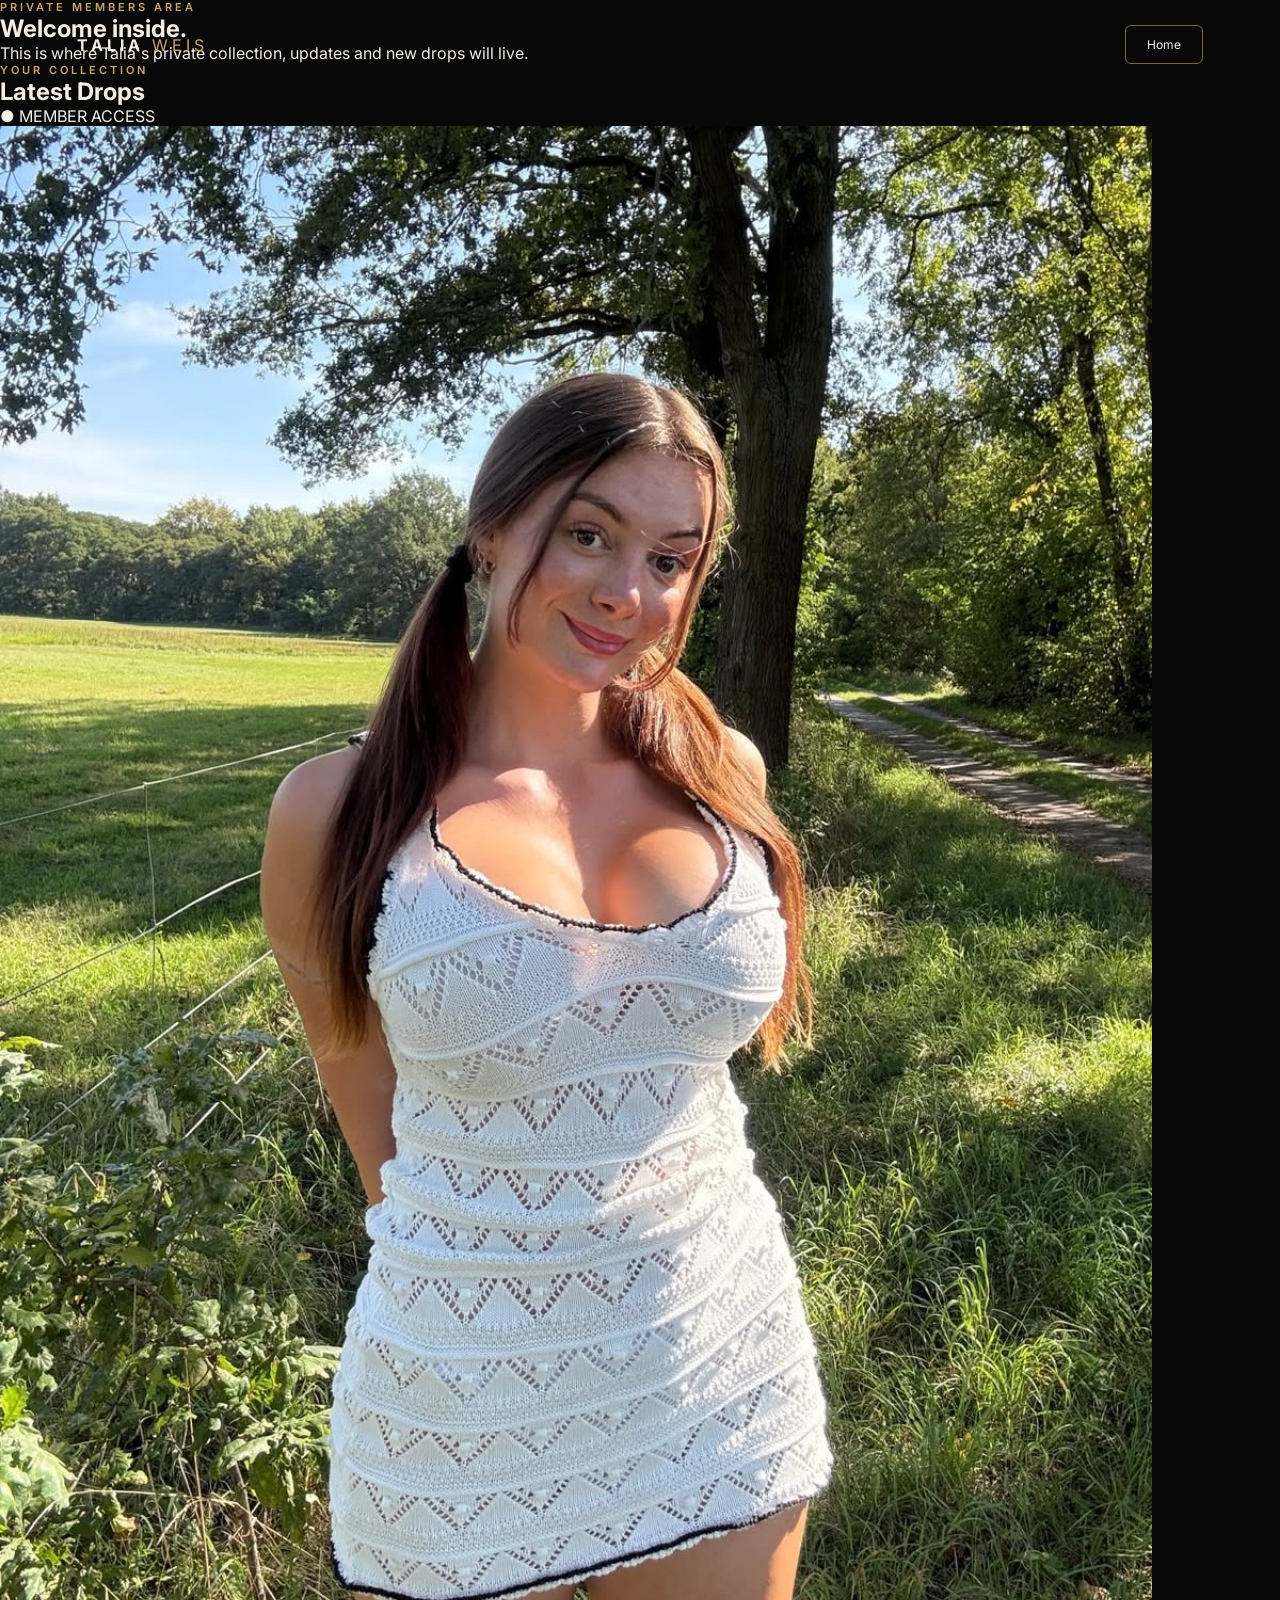
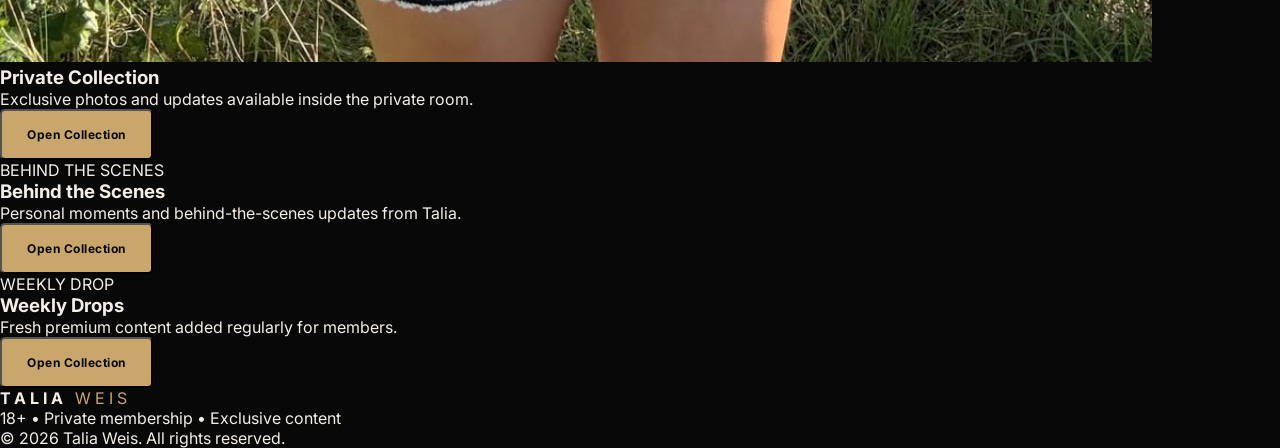
==== members.html @ efd1c0c9 "Save Talia Weis website" ====
<!DOCTYPE html>
<html lang="en">
<head>
  <meta charset="UTF-8">
  <meta name="viewport" content="width=device-width, initial-scale=1.0">

  <title>Members | Talia Weis</title>

  <link rel="stylesheet" href="css/style.css">
</head>

<body>

  <header class="navbar member-nav">
    <a href="index.html" class="logo">
      TALIA <span>WEIS</span>
    </a>

    <a href="index.html" class="join-button">
      Home
    </a>
  </header>

  <main class="member-page">

    <section class="member-hero">
      <p class="eyebrow">PRIVATE MEMBERS AREA</p>

      <h1>
        Welcome inside.
      </h1>

      <p>
        This is where Talia's private collection,
        updates and new drops will live.
      </p>
    </section>

    <section class="member-content">

      <div class="member-heading">
        <div>
          <p class="eyebrow">YOUR COLLECTION</p>
          <h2>Latest Drops</h2>
        </div>

        <span class="member-status">
          ● MEMBER ACCESS
        </span>
      </div>

      <div class="content-grid">

        <article class="content-card">
          <div class="content-image">
            <img src="assets/hero.jpg" alt="Private collection">
          </div>

          <div class="content-info">
            <h3>Private Collection</h3>
            <p>
              Exclusive photos and updates available
              inside the private room.
            </p>

            <button class="primary-button locked-content">
              Open Collection
            </button>
          </div>
        </article>

        <article class="content-card">
          <div class="content-image">
            <div class="placeholder-card">
              <span>BEHIND THE SCENES</span>
            </div>
          </div>

          <div class="content-info">
            <h3>Behind the Scenes</h3>
            <p>
              Personal moments and behind-the-scenes
              updates from Talia.
            </p>

            <button class="primary-button locked-content">
              Open Collection
            </button>
          </div>
        </article>

        <article class="content-card">
          <div class="content-image">
            <div class="placeholder-card">
              <span>WEEKLY DROP</span>
            </div>
          </div>

          <div class="content-info">
            <h3>Weekly Drops</h3>
            <p>
              Fresh premium content added regularly
              for members.
            </p>

            <button class="primary-button locked-content">
              Open Collection
            </button>
          </div>
        </article>

      </div>

    </section>

  </main>

  <footer class="footer">
    <div class="logo">
      TALIA <span>WEIS</span>
    </div>

    <p>18+ • Private membership • Exclusive content</p>
    <p>© 2026 Talia Weis. All rights reserved.</p>
  </footer>

</body>
</html>
---- css/style.css ----
@import url('https://fonts.googleapis.com/css2?family=Cormorant+Garamond:wght@400;500;600;700&family=Inter:wght@400;500;600;700&display=swap');

:root {
  --black: #080808;
  --dark: #111111;
  --card: #171717;
  --cream: #f4eee7;
  --muted: #aaa39c;
  --gold: #c9a66b;
  --wine: #651c32;
  --line: rgba(255,255,255,0.1);
}

* {
  margin: 0;
  padding: 0;
  box-sizing: border-box;
}

html {
  scroll-behavior: smooth;
}

body {
  background: var(--black);
  color: var(--cream);
  font-family: 'Inter', sans-serif;
  overflow-x: hidden;
}

a {
  color: inherit;
  text-decoration: none;
}

button {
  font-family: inherit;
}

.eyebrow {
  color: var(--gold);
  font-size: 11px;
  font-weight: 600;
  letter-spacing: 3px;
  text-transform: uppercase;
}

/* AGE GATE */

.age-gate {
  position: fixed;
  inset: 0;
  z-index: 9999;
  display: flex;
  align-items: center;
  justify-content: center;
  padding: 25px;
  background:
    linear-gradient(rgba(0,0,0,.82), rgba(0,0,0,.94)),
    radial-gradient(circle at center, #481525, #050505 65%);
}

.age-card {
  width: 100%;
  max-width: 460px;
  padding: 45px 30px;
  text-align: center;
  background: rgba(20,20,20,.88);
  border: 1px solid var(--line);
  backdrop-filter: blur(20px);
  border-radius: 18px;
}

.logo-mark {
  width: 60px;
  height: 60px;
  margin: 0 auto 25px;
  display: flex;
  align-items: center;
  justify-content: center;
  border: 1px solid var(--gold);
  border-radius: 50%;
  color: var(--gold);
  font-family: 'Cormorant Garamond', serif;
  font-size: 22px;
}

.age-card h2 {
  font-family: 'Cormorant Garamond', serif;
  font-size: 38px;
  margin-bottom: 15px;
}

.age-card p {
  color: var(--muted);
  line-height: 1.7;
  font-size: 14px;
}

.age-buttons {
  display: flex;
  gap: 12px;
  margin-top: 30px;
}

.age-buttons button {
  flex: 1;
  padding: 14px;
  border-radius: 8px;
  cursor: pointer;
  border: 1px solid var(--line);
}

.age-buttons button:first-child {
  background: var(--gold);
  color: #080808;
  border: none;
}

.age-buttons button:last-child {
  background: transparent;
  color: var(--cream);
}

/* NAVBAR */

.navbar {
  position: absolute;
  top: 0;
  left: 0;
  width: 100%;
  z-index: 10;
  display: flex;
  align-items: center;
  justify-content: space-between;
  padding: 25px 6%;
}

.logo {
  font-size: 16px;
  letter-spacing: 4px;
  font-weight: 700;
}

.logo span {
  color: var(--gold);
  font-weight: 400;
}

.navbar nav {
  display: flex;
  gap: 35px;
}

.navbar nav a {
  color: #d6d0c9;
  font-size: 13px;
  transition: .3s;
}

.navbar nav a:hover {
  color: var(--gold);
}

.join-button {
  padding: 11px 21px;
  border: 1px solid rgba(201,166,107,.6);
  border-radius: 6px;
  font-size: 12px;
  transition: .3s;
}

.join-button:hover {
  background: var(--gold);
  color: #080808;
}

/* HERO */

.hero {
  position: relative;
  min-height: 100vh;
  display: flex;
  align-items: center;
  padding: 120px 8% 70px;
  overflow: hidden;

  background:
    linear-gradient(90deg,
      rgba(0,0,0,.95) 0%,
      rgba(0,0,0,.72) 45%,
      rgba(0,0,0,.25) 100%),
    radial-gradient(
      circle at 75% 40%,
      rgba(101,28,50,.7),
      transparent 40%
    ),
    linear-gradient(135deg, #111 0%, #090909 55%, #240d16 100%);
}

.hero::after {
  content: "";
  position: absolute;
  right: -15%;
  top: 5%;
  width: 55%;
  height: 90%;
  border-radius: 50%;
  background:
    radial-gradient(
      ellipse,
      rgba(201,166,107,.18),
      transparent 60%
    );
  filter: blur(40px);
}

.hero-content {
  position: relative;
  z-index: 2;
  max-width: 650px;
}

.hero h1 {
  margin-top: 18px;
  font-family: 'Cormorant Garamond', serif;
  font-size: clamp(65px, 9vw, 125px);
  line-height: .78;
  font-weight: 500;
  letter-spacing: -4px;
}

.hero h1 em {
  color: var(--gold);
  font-style: italic;
  font-weight: 400;
}

.hero-description {
  max-width: 470px;
  margin-top: 35px;
  color: #bcb5ae;
  line-height: 1.8;
  font-size: 15px;
}

.hero-buttons {
  display: flex;
  align-items: center;
  gap: 28px;
  margin-top: 35px;
}

.primary-button {
  display: inline-block;
  padding: 16px 25px;
  background: var(--gold);
  color: #080808;
  font-size: 12px;
  font-weight: 700;
  letter-spacing: .5px;
  border-radius: 5px;
  transition: .3s;
}

.primary-button:hover {
  transform: translateY(-2px);
  box-shadow: 0 12px 35px rgba(201,166,107,.2);
}

.explore-link {
  font-size: 13px;
  color: #ddd;
}

.hero-bottom {
  position: absolute;
  bottom: 25px;
  left: 8%;
  right: 8%;
  z-index: 3;
  display: flex;
  justify-content: space-between;
  color: #777;
  font-size: 9px;
  letter-spacing: 2px;
}

/* SECTIONS */

.section {
  padding: 110px 7%;
}

.section-title {
  display: flex;
  justify-content: space-between;
  gap: 40px;
  align-items: end;
  margin

.hero { background-image: linear-gradient(rgba(0,0,0,.25),rgba(0,0,0,.45)), url("../assets/hero.jpg"); background-size: cover; background-position: center; }
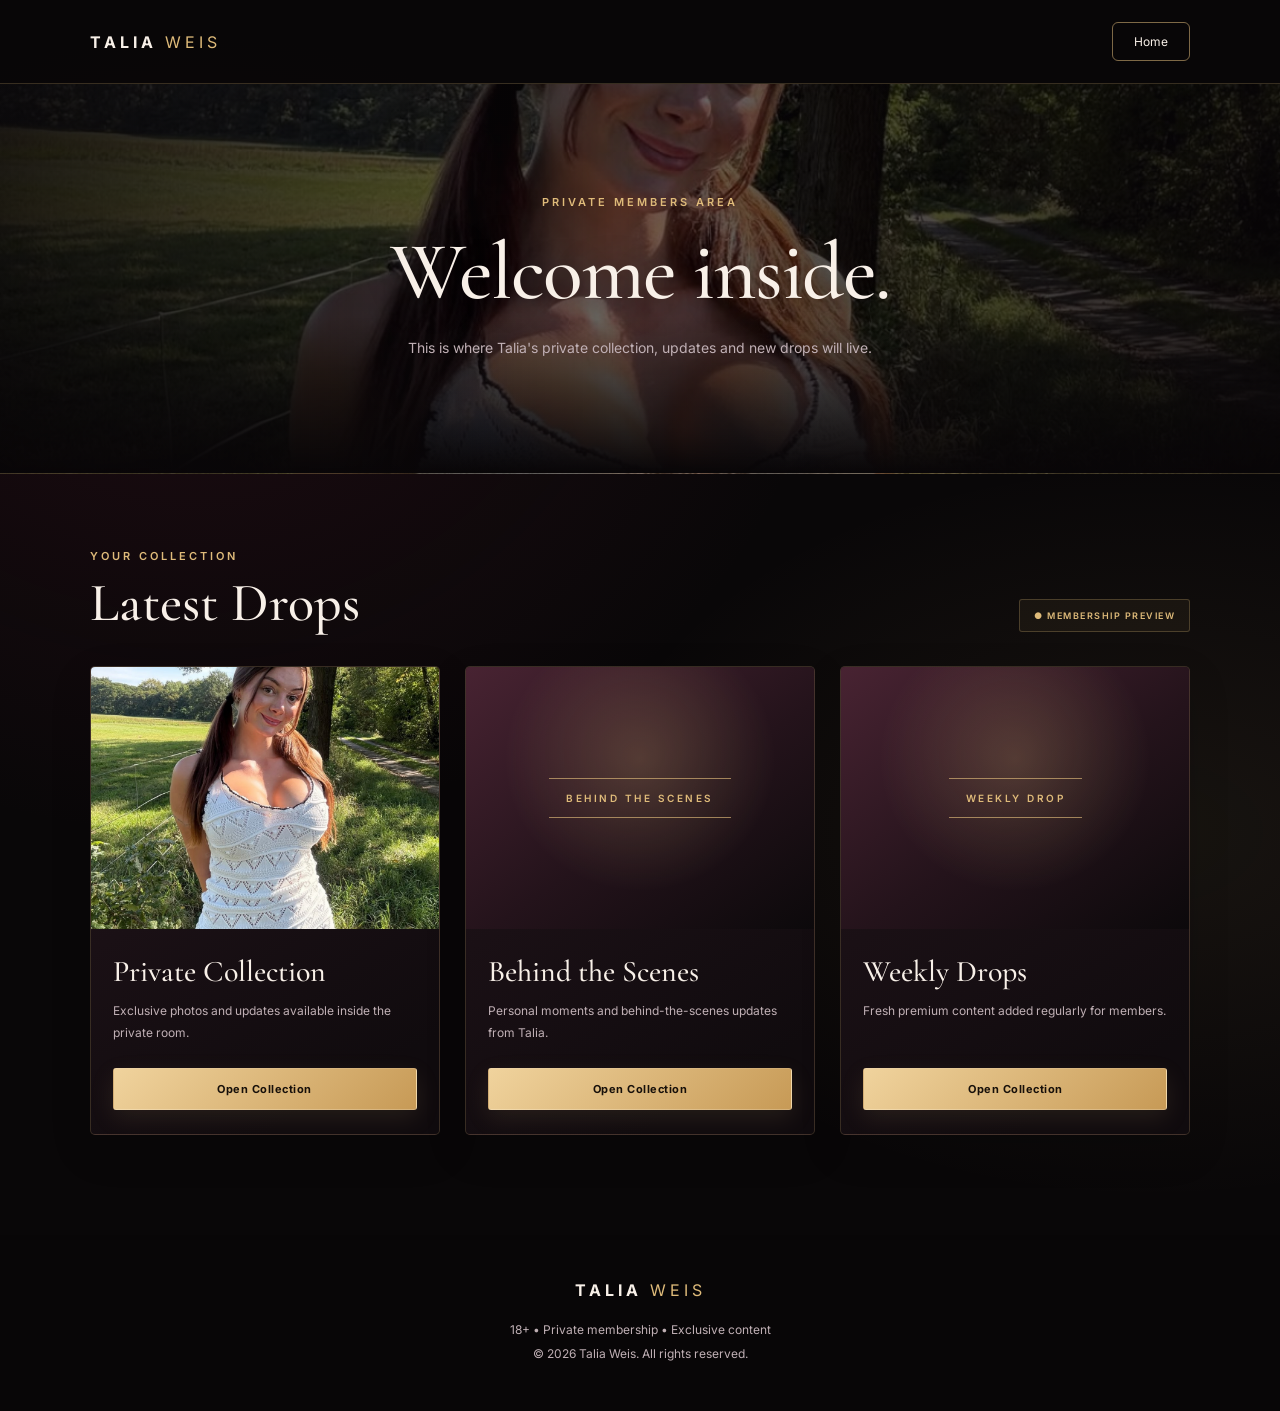
==== commit bb9c7da0: "Polish luxury members page design" ====
--- a/members.html
+++ b/members.html
@@ -45,7 +45,7 @@
         </div>
 
         <span class="member-status">
-          ● MEMBER ACCESS
+          ● MEMBERSHIP PREVIEW
         </span>
       </div>
 
@@ -63,7 +63,7 @@
               inside the private room.
             </p>
 
-            <button class="primary-button locked-content">
+            <button type="button" class="primary-button locked-content" onclick="showMemberNotice()">
               Open Collection
             </button>
           </div>
@@ -83,7 +83,7 @@
               updates from Talia.
             </p>
 
-            <button class="primary-button locked-content">
+            <button type="button" class="primary-button locked-content" onclick="showMemberNotice()">
               Open Collection
             </button>
           </div>
@@ -103,7 +103,7 @@
               for members.
             </p>
 
-            <button class="primary-button locked-content">
+            <button type="button" class="primary-button locked-content" onclick="showMemberNotice()">
               Open Collection
             </button>
           </div>
@@ -124,5 +124,16 @@
     <p>© 2026 Talia Weis. All rights reserved.</p>
   </footer>
 
+  <div class="member-notice" id="memberNotice" role="dialog" aria-modal="true" aria-labelledby="noticeTitle">
+    <div class="member-notice-card">
+      <button type="button" class="notice-close" onclick="closeMemberNotice()" aria-label="Close">&times;</button>
+      <p class="eyebrow">TALIA WEIS MEMBERSHIP</p>
+      <h2 id="noticeTitle">Your private collection awaits.</h2>
+      <p>Member access is currently being prepared. Secure sign-in and membership verification will be added before the private collection launches.</p>
+      <button type="button" class="primary-button" onclick="closeMemberNotice()">Got it</button>
+    </div>
+  </div>
+
+  <script src="js/app.js"></script>
 </body>
 </html>
--- a/css/style.css
+++ b/css/style.css
@@ -297,6 +297,462 @@
   justify-content: space-between;
   gap: 40px;
   align-items: end;
-  margin
-
-.hero { background-image: linear-gradient(rgba(0,0,0,.25),rgba(0,0,0,.45)), url("../assets/hero.jpg"); background-size: cover; background-position: center; }
+  margin-bottom: 38px;
+}
+
+
+.section-title h2,.membership-card h2,.about-content h2{font-family:"Cormorant Garamond",serif;font-size:clamp(38px,5vw,58px);font-weight:500;line-height:1.1}
+.section-title>p,.content-info p,.membership-card>p:not(.eyebrow),.about-content>p:last-child{color:var(--muted);line-height:1.8}
+.content-grid{display:grid;grid-template-columns:repeat(3,minmax(0,1fr));gap:24px}
+.content-card{overflow:hidden;background:linear-gradient(145deg,#21151b,#120d10);border:1px solid rgba(223,187,122,.2);border-radius:9px;transition:transform .3s,border-color .3s}
+.content-card:hover{transform:translateY(-5px);border-color:var(--gold)}
+.content-image{position:relative;overflow:hidden;background:#24151d}
+.content-image img{display:block;width:100%;height:100%;object-fit:cover;transition:transform .5s}
+.content-card:hover .content-image img{transform:scale(1.04)}
+.locked{background:rgba(12,8,10,.88);color:var(--gold)}
+.placeholder-card{background:radial-gradient(ellipse at 50% 35%,rgba(223,187,122,.2),transparent 65%),linear-gradient(145deg,#351825,#120d10)}
+.content-info{padding:23px}
+.content-info h3{font-family:"Cormorant Garamond",serif;font-size:27px;margin-bottom:9px}
+.membership-section{background:radial-gradient(ellipse at 50% 0%,rgba(118,34,63,.2),transparent 65%),#0d090b}
+.membership-card{max-width:680px;margin:0 auto;padding:clamp(30px,7vw,65px);text-align:center;background:linear-gradient(145deg,#2a1820,#120c0f);border:1px solid rgba(223,187,122,.35);border-radius:12px;box-shadow:0 25px 70px #0004}
+.membership-card>p:not(.eyebrow){max-width:440px;margin:18px auto}
+.price{margin:28px 0}.price strong{font-family:"Cormorant Garamond",serif;font-size:68px;font-weight:500;color:var(--gold)}
+.price span,.membership-card small{color:var(--muted)}
+.membership-button{width:100%;max-width:350px;cursor:pointer}
+.membership-card small{display:block;margin-top:18px}
+.about-section{background:linear-gradient(90deg,rgba(9,7,8,.97),rgba(9,7,8,.82)),url("../assets/hero.jpg") center 45%/cover no-repeat;border-top:1px solid #dfbb7a20}
+.about-content{max-width:650px;margin:0 auto;text-align:center}.about-content h2{margin:20px 0}
+.footer{padding:45px 20px;text-align:center;background:#080607}.footer .logo{margin-bottom:18px}.footer p{color:var(--muted);font-size:12px;line-height:2}
+:root{--black:#090708;--dark:#120d10;--card:#1b1217;--cream:#f8f0e8;--muted:#c0b0b5;--gold:#dfbb7a;--wine:#76223f;--line:rgba(223,187,122,.2)}
+body{background:radial-gradient(ellipse at 15% 35%,rgba(118,34,63,.13),transparent 45%),var(--black)}
+.navbar{background:linear-gradient(to bottom,rgba(9,7,8,.88),transparent)}
+.hero{background:linear-gradient(90deg,rgba(8,5,7,.94),rgba(8,5,7,.60) 48%,rgba(8,5,7,.18)),url("../assets/hero.jpg") center 30%/cover no-repeat,linear-gradient(135deg,#24121a,#090708)}
+.hero h1{text-shadow:0 5px 35px #0005}
+.primary-button{background:linear-gradient(135deg,#f0d39d,#c79a56);border:1px solid #ffffff33;border-radius:5px;box-shadow:0 8px 25px #c9a66b1f;transition:transform .25s,box-shadow .25s}
+.primary-button:hover{transform:translateY(-3px);box-shadow:0 12px 32px #c9a66b3d}
+.age-card{background:rgba(22,13,18,.94);border-color:#dfbb7a66;box-shadow:0 25px 90px #0008}
+@media(max-width:700px){.navbar{padding:20px 5%;flex-wrap:wrap;gap:17px}.navbar nav{order:3;width:100%;justify-content:center;gap:clamp(15px,5vw,28px)}.navbar nav a{font-size:12px}.hero{min-height:88vh;padding:155px 6% 85px;background-position:58% center}.hero h1{font-size:clamp(57px,13vw,82px);letter-spacing:-2px;line-height:.88}.hero-description{max-width:370px;font-size:14px;margin-top:25px}.hero-buttons{align-items:flex-start;flex-direction:column;gap:20px;margin-top:28px}.hero-bottom{left:6%;right:6%;flex-wrap:wrap;gap:10px;font-size:9px}.section{padding:70px 6%}.section-title{display:block}.section-title>p{margin-top:16px}.content-grid{grid-template-columns:1fr}.membership-card{padding:32px 22px}.price strong{font-size:60px}.age-card{padding:35px 23px}.age-card h2{font-size:33px}}
+@media(prefers-reduced-motion:reduce){*,*::before,*::after{scroll-behavior:auto!important;animation-duration:.01ms!important;transition-duration:.01ms!important}}
+
+/* Member information popup */
+.member-notice {
+  display: none;
+  position: fixed;
+  inset: 0;
+  z-index: 9999;
+  align-items: center;
+  justify-content: center;
+  padding: 20px;
+  background: rgba(0, 0, 0, .82);
+  backdrop-filter: blur(8px);
+}
+
+.member-notice-card {
+  position: relative;
+  width: 100%;
+  max-width: 440px;
+  padding: 36px 28px;
+  border: 1px solid var(--line, rgba(223,187,122,.2));
+  border-radius: 18px;
+  background: var(--card, #1b1217);
+  color: var(--cream, #f8f0e8);
+  text-align: center;
+  box-shadow: 0 20px 70px rgba(0,0,0,.45);
+}
+
+.member-notice-card h2 {
+  margin: 12px 0;
+}
+
+.member-notice-card p:not(.eyebrow) {
+  color: var(--muted, #c0b0b5);
+  line-height: 1.7;
+}
+
+.notice-close {
+  position: absolute;
+  top: 8px;
+  right: 14px;
+  border: 0;
+  background: transparent;
+  color: var(--cream, #f8f0e8);
+  font-size: 30px;
+  cursor: pointer;
+}
+
+.member-notice-card .primary-button {
+  margin-top: 14px;
+}
+
+@media (max-width: 480px) {
+  .member-notice-card {
+    padding: 34px 20px 24px;
+  }
+}
+
+/* =========================================
+   TALIA WEIS — LUXURY MEMBERS PAGE
+   October 15, 2026
+   ========================================= */
+
+.member-nav {
+  position: relative;
+  top: auto;
+  left: auto;
+  width: 100%;
+  min-height: 82px;
+  padding: 22px 7%;
+  background: rgba(9, 7, 8, .96);
+  border-bottom: 1px solid rgba(223, 187, 122, .22);
+}
+
+.member-nav .join-button {
+  display: inline-flex;
+  align-items: center;
+  justify-content: center;
+  color: var(--cream);
+  border-color: rgba(223, 187, 122, .55);
+  transition: background .3s, color .3s;
+}
+
+.member-nav .join-button:hover {
+  background: var(--gold);
+  color: var(--black);
+}
+
+.member-page {
+  min-height: 75vh;
+  overflow: hidden;
+  background:
+    radial-gradient(ellipse at 15% 15%, rgba(118, 34, 63, .19), transparent 42%),
+    radial-gradient(ellipse at 90% 65%, rgba(223, 187, 122, .07), transparent 35%),
+    var(--black);
+}
+
+.member-hero {
+  position: relative;
+  isolation: isolate;
+  min-height: 390px;
+  display: flex;
+  flex-direction: column;
+  justify-content: center;
+  align-items: center;
+  padding: 85px 7%;
+  text-align: center;
+  background:
+    linear-gradient(90deg, rgba(8, 5, 7, .91), rgba(8, 5, 7, .58), rgba(8, 5, 7, .88)),
+    linear-gradient(0deg, #090708, transparent 40%),
+    url("../assets/hero.jpg") center 38% / cover no-repeat;
+  border-bottom: 1px solid rgba(223, 187, 122, .2);
+}
+
+.member-hero .eyebrow {
+  margin-bottom: 22px;
+}
+
+.member-hero h1 {
+  max-width: 800px;
+  font-family: "Cormorant Garamond", serif;
+  font-size: clamp(48px, 8vw, 82px);
+  font-weight: 500;
+  line-height: 1;
+  letter-spacing: -1.5px;
+  color: var(--cream);
+  text-shadow: 0 5px 35px rgba(0, 0, 0, .45);
+}
+
+.member-hero > p:last-child {
+  max-width: 490px;
+  margin-top: 22px;
+  color: var(--muted);
+  font-size: 14px;
+  line-height: 1.9;
+}
+
+.member-content {
+  width: 100%;
+  max-width: 1440px;
+  margin: 0 auto;
+  padding: 75px 7% 100px;
+}
+
+.member-heading {
+  display: flex;
+  align-items: flex-end;
+  justify-content: space-between;
+  flex-wrap: wrap;
+  gap: 22px;
+  margin-bottom: 34px;
+}
+
+.member-heading .eyebrow {
+  margin-bottom: 10px;
+}
+
+.member-heading h2 {
+  font-family: "Cormorant Garamond", serif;
+  font-size: clamp(37px, 5vw, 54px);
+  font-weight: 500;
+  line-height: 1.1;
+  color: var(--cream);
+}
+
+.member-status {
+  display: inline-flex;
+  align-items: center;
+  gap: 8px;
+  padding: 10px 14px;
+  border: 1px solid rgba(223, 187, 122, .25);
+  border-radius: 3px;
+  color: var(--gold);
+  background: rgba(223, 187, 122, .05);
+  font-size: 9px;
+  font-weight: 600;
+  letter-spacing: 1.5px;
+}
+
+.member-status:first-letter {
+  color: var(--gold);
+}
+
+.member-content .content-grid {
+  display: grid;
+  grid-template-columns: repeat(3, minmax(0, 1fr));
+  align-items: stretch;
+  gap: 25px;
+}
+
+.member-content .content-card {
+  min-width: 0;
+  display: flex;
+  flex-direction: column;
+  background: linear-gradient(150deg, #24151c, #100b0e 85%);
+  border: 1px solid rgba(223, 187, 122, .19);
+  border-radius: 5px;
+  box-shadow: 0 15px 40px rgba(0, 0, 0, .15);
+  transition: transform .3s ease, border-color .3s ease, box-shadow .3s ease;
+}
+
+.member-content .content-card:hover {
+  transform: translateY(-5px);
+  border-color: rgba(223, 187, 122, .6);
+  box-shadow: 0 22px 48px rgba(0, 0, 0, .3);
+}
+
+.member-content .content-image {
+  position: relative;
+  width: 100%;
+  height: auto;
+  aspect-ratio: 4 / 3;
+  overflow: hidden;
+  background: #21131a;
+}
+
+.member-content .content-image img {
+  width: 100%;
+  height: 100%;
+  object-fit: cover;
+  object-position: center;
+  display: block;
+  transition: transform .6s ease;
+}
+
+.member-content .content-card:hover .content-image img {
+  transform: scale(1.045);
+}
+
+.member-content .placeholder-card {
+  width: 100%;
+  height: 100%;
+  min-height: 180px;
+  display: flex;
+  align-items: center;
+  justify-content: center;
+  padding: 20px;
+  text-align: center;
+  background:
+    radial-gradient(ellipse at 50% 35%, rgba(223, 187, 122, .22), transparent 55%),
+    linear-gradient(145deg, #482332, #24131b 55%, #0c090b);
+}
+
+.member-content .placeholder-card span {
+  display: inline-block;
+  padding: 13px 17px;
+  border-top: 1px solid rgba(223, 187, 122, .65);
+  border-bottom: 1px solid rgba(223, 187, 122, .65);
+  color: var(--gold);
+  font-size: 10px;
+  font-weight: 600;
+  letter-spacing: 2.5px;
+}
+
+.member-content .content-info {
+  flex: 1;
+  display: flex;
+  flex-direction: column;
+  align-items: flex-start;
+  padding: 25px 22px 24px;
+}
+
+.member-content .content-info h3 {
+  margin-bottom: 10px;
+  color: var(--cream);
+  font-family: "Cormorant Garamond", serif;
+  font-size: clamp(24px, 2.4vw, 30px);
+  font-weight: 500;
+  line-height: 1.2;
+}
+
+.member-content .content-info p {
+  margin-bottom: 23px;
+  color: var(--muted);
+  font-size: 12px;
+  line-height: 1.9;
+}
+
+.member-content .locked-content {
+  width: 100%;
+  margin-top: auto;
+  padding: 13px 12px;
+  color: #17100a;
+  background: linear-gradient(135deg, #f0d39d, #c79a56);
+  border: 1px solid rgba(255, 255, 255, .16);
+  border-radius: 3px;
+  font-size: 11px;
+  font-weight: 700;
+  letter-spacing: .5px;
+  cursor: pointer;
+}
+
+.member-content .locked-content:hover {
+  box-shadow: 0 8px 25px rgba(223, 187, 122, .2);
+}
+
+.member-notice {
+  box-sizing: border-box;
+}
+
+.member-notice-card {
+  background:
+    radial-gradient(ellipse at top, rgba(118, 34, 63, .24), transparent 65%),
+    linear-gradient(145deg, #24151c, #100b0e);
+  border-color: rgba(223, 187, 122, .42);
+  border-radius: 6px;
+}
+
+.member-notice-card h2 {
+  color: var(--cream);
+  font-family: "Cormorant Garamond", serif;
+  font-size: 36px;
+  font-weight: 500;
+}
+
+.member-notice-card .primary-button {
+  cursor: pointer;
+}
+
+@media (max-width: 900px) {
+  .member-content {
+    padding-right: 5%;
+    padding-left: 5%;
+  }
+
+  .member-content .content-grid {
+    grid-template-columns: repeat(2, minmax(0, 1fr));
+    gap: 18px;
+  }
+
+  .member-content .content-info {
+    padding: 21px 18px;
+  }
+}
+
+@media (max-width: 560px) {
+  .member-nav {
+    min-height: 72px;
+    padding: 19px 5%;
+    flex-wrap: nowrap;
+    gap: 12px;
+  }
+
+  .member-nav .logo {
+    font-size: 13px;
+    letter-spacing: 2.5px;
+  }
+
+  .member-nav .join-button {
+    padding: 10px 17px;
+    font-size: 11px;
+  }
+
+  .member-hero {
+    min-height: 345px;
+    padding: 75px 7%;
+    background-position: 55% center;
+  }
+
+  .member-hero h1 {
+    font-size: clamp(46px, 12vw, 62px);
+    letter-spacing: -1px;
+  }
+
+  .member-hero > p:last-child {
+    max-width: 340px;
+    font-size: 13px;
+  }
+
+  .member-content {
+    padding: 57px 6% 70px;
+  }
+
+  .member-heading {
+    align-items: flex-start;
+    flex-direction: column;
+    gap: 17px;
+    margin-bottom: 25px;
+  }
+
+  .member-heading h2 {
+    font-size: 43px;
+  }
+
+  .member-content .content-grid {
+    grid-template-columns: minmax(0, 1fr);
+    gap: 24px;
+  }
+
+  .member-content .content-image {
+    aspect-ratio: 5 / 3;
+  }
+
+  .member-content .content-info {
+    padding: 23px;
+  }
+
+  .member-content .content-info h3 {
+    font-size: 29px;
+  }
+
+  .member-content .content-info p {
+    font-size: 13px;
+  }
+
+  .member-content .locked-content {
+    padding: 15px;
+  }
+
+  .member-notice-card {
+    padding: 35px 23px;
+  }
+
+  .member-notice-card h2 {
+    font-size: 31px;
+  }
+}
+
+@media (prefers-reduced-motion: reduce) {
+  .member-content .content-card,
+  .member-content .content-image img {
+    transition: none;
+  }
+}
